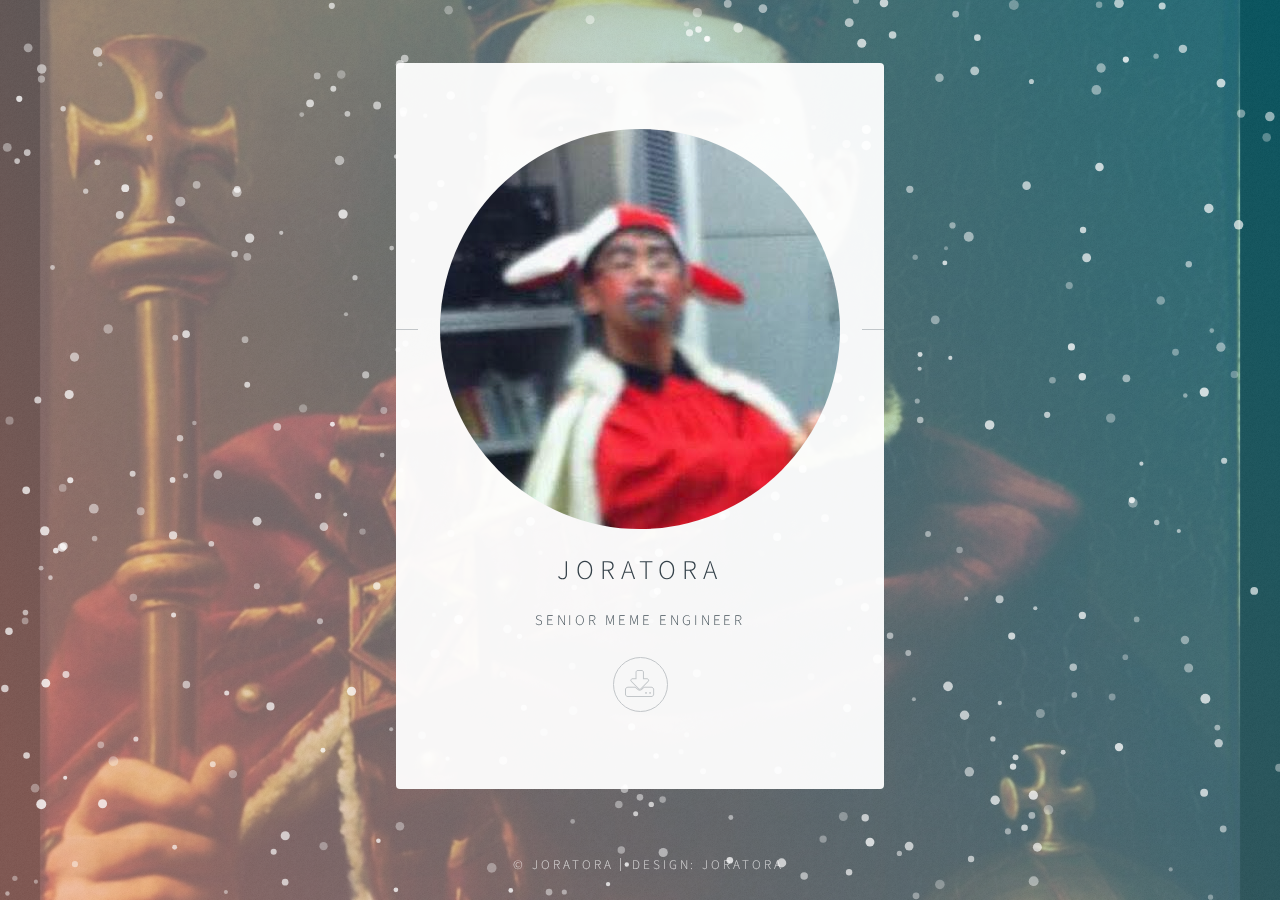
==== index.html @ 841ee3c8 "Update index.html" ====
<!DOCTYPE HTML>
<!--
	Identity by HTML5 UP
	html5up.net | @ajlkn
	Free for personal and commercial use under the CCA 3.0 license (html5up.net/license)
-->
<html>
	<head>
		<title>Joratora</title>
		<link rel="shortcut icon" type="image/x-icon" href="images/truc.ico">
		<meta charset="utf-8" />
		<meta name="viewport" content="width=device-width, initial-scale=1" />
		<!--[if lte IE 8]><script src="assets/js/html5shiv.js"></script><![endif]-->
		<link rel="stylesheet" href="assets/css/main.css" />
		<!--[if lte IE 9]><link rel="stylesheet" href="assets/css/ie9.css" /><![endif]-->
		<!--[if lte IE 8]><link rel="stylesheet" href="assets/css/ie8.css" /><![endif]-->
		<noscript><link rel="stylesheet" href="assets/css/noscript.css" /></noscript>
		<canvas id="canvas"></canvas>
		<link rel="stylesheet" href="assets/css/snow.css"/>
		<script type="text/javascript" src="assets/js/snow.js"></script>
	</head>
	<body class="is-loading">

	  <!-- Wrapper -->
			<meta name="google-site-verification" content="ywNGBdR0ZKc2utjvWB9GLBNyceZGDLi1r1jLDIv3ArE" />
			<div id="wrapper">

				<!-- Main -->
					<section id="main">
						<header>
							<span class="avatar"><img src="images/logo.jpeg" alt="" /></span>
							<h1>JORATORA</h1>
							<p>SENIOR MEME ENGINEER</p>
						</header>

						<footer>
							<ul class="icons">
								<li><a href="images/ibra.jpg" class="fa-download" download="dieu"></a></li>
							</ul>
						</footer>
					</section>

				<!-- Footer -->
					<footer id="footer">
						<ul class="copyright">
							<li>&copy; Joratora</li><li>Design: <a href="https://honiris.xyz/">Joratora</a></li>
						</ul>
					</footer>

			</div>

		<!-- Scripts -->
			<!--[if lte IE 8]><script src="assets/js/respond.min.js"></script><![endif]-->
			<script>
				if ('addEventListener' in window) {
					window.addEventListener('load', function() { document.body.className = document.body.className.replace(/\bis-loading\b/, ''); });
					document.body.className += (navigator.userAgent.match(/(MSIE|rv:11\.0)/) ? ' is-ie' : '');
				}
				init();
			</script>
	</body>
</html>
---- assets/css/main.css ----
@charset "UTF-8";
@import url(font-awesome.min.css);
@import url("https://fonts.googleapis.com/css?family=Source+Sans+Pro:300");

/*
	Identity by HTML5 UP
	html5up.net | @ajlkn
	Free for personal and commercial use under the CCA 3.0 license (html5up.net/license)
*/

/* Reset */

	html, body, div, span, applet, object, iframe, h1, h2, h3, h4, h5, h6, p, blockquote, pre, a, abbr, acronym, address, big, cite, code, del, dfn, em, img, ins, kbd, q, s, samp, small, strike, strong, sub, sup, tt, var, b, u, i, center, dl, dt, dd, ol, ul, li, fieldset, form, label, legend, table, caption, tbody, tfoot, thead, tr, th, td, article, aside, canvas, details, embed, figure, figcaption, footer, header, hgroup, menu, nav, output, ruby, section, summary, time, mark, audio, video {
		margin: 0;
		padding: 0;
		border: 0;
		font-size: 100%;
		font: inherit;
		vertical-align: baseline;
	}

	article, aside, details, figcaption, figure, footer, header, hgroup, menu, nav, section {
		display: block;
	}

	body {
		line-height: 1;
	}

	ol, ul {
		list-style: none;
	}

	blockquote, q {
		quotes: none;
	}

	blockquote:before, blockquote:after, q:before, q:after {
		content: '';
		content: none;
	}

	table {
		border-collapse: collapse;
		border-spacing: 0;
	}

	body {
		-webkit-text-size-adjust: none;
	}

/* Box Model */

	*, *:before, *:after {
		-moz-box-sizing: border-box;
		-webkit-box-sizing: border-box;
		box-sizing: border-box;
	}

/* Basic */

	@media screen and (max-width: 480px) {

		html, body {
			min-width: 320px;
		}

	}

	body.is-loading *, body.is-loading *:before, body.is-loading *:after {
		-moz-animation: none !important;
		-webkit-animation: none !important;
		-ms-animation: none !important;
		animation: none !important;
		-moz-transition: none !important;
		-webkit-transition: none !important;
		-ms-transition: none !important;
		transition: none !important;
	}

	html {
		height: 100%;
	}

	body {
		height: 100%;
		background-color: #ffffff;
		background-image: url("images/overlay.png"), -moz-linear-gradient(60deg, rgba(255, 165, 150, 0.5) 5%, rgba(0, 228, 255, 0.35)), url("../../images/bg.jpg");
		background-image: url("images/overlay.png"), -webkit-linear-gradient(60deg, rgba(255, 165, 150, 0.5) 5%, rgba(0, 228, 255, 0.35)), url("../../images/bg.jpg");
		background-image: url("images/overlay.png"), -ms-linear-gradient(60deg, rgba(255, 165, 150, 0.5) 5%, rgba(0, 228, 255, 0.35)), url("../../images/bg.jpg");
		background-image: url("images/overlay.png"), linear-gradient(60deg, rgba(255, 165, 150, 0.5) 5%, rgba(0, 228, 255, 0.35)), url("../../images/bg.jpg");
		background-repeat: repeat,			no-repeat,			no-repeat;
		background-size: 100px 100px, cover,				cover;
		background-position: top left,		center center,		bottom center;
		background-attachment: fixed,			fixed,				fixed;
	}

		body:after {
			content: '';
			display: block;
			position: fixed;
			top: 0;
			left: 0;
			width: 100%;
			height: inherit;
			opacity: 0;
			z-index: 1;
			background-color: #ffffff;
			background-image: url("images/overlay.png"), -moz-linear-gradient(60deg, rgba(255, 165, 150, 0.5) 5%, rgba(0, 228, 255, 0.35));
			background-image: url("images/overlay.png"), -webkit-linear-gradient(60deg, rgba(255, 165, 150, 0.5) 5%, rgba(0, 228, 255, 0.35));
			background-image: url("images/overlay.png"), -ms-linear-gradient(60deg, rgba(255, 165, 150, 0.5) 5%, rgba(0, 228, 255, 0.35));
			background-image: url("images/overlay.png"), linear-gradient(60deg, rgba(255, 165, 150, 0.5) 5%, rgba(0, 228, 255, 0.35));
			background-repeat: repeat,			no-repeat;
			background-size: 100px 100px, cover;
			background-position: top left,		center center;
			-moz-transition: opacity 1.75s ease-out;
			-webkit-transition: opacity 1.75s ease-out;
			-ms-transition: opacity 1.75s ease-out;
			transition: opacity 1.75s ease-out;
		}

		body.is-loading:after {
			opacity: 1;
		}

/* Type */

	body, input, select, textarea {
		color: #414f57;
		font-family: "Source Sans Pro", Helvetica, sans-serif;
		font-size: 14pt;
		font-weight: 300;
		line-height: 2;
		letter-spacing: 0.2em;
		text-transform: uppercase;
	}

		@media screen and (max-width: 1680px) {

			body, input, select, textarea {
				font-size: 11pt;
			}

		}

		@media screen and (max-width: 480px) {

			body, input, select, textarea {
				font-size: 10pt;
				line-height: 1.75;
			}

		}

	a {
		-moz-transition: color 0.2s ease, border-color 0.2s ease;
		-webkit-transition: color 0.2s ease, border-color 0.2s ease;
		-ms-transition: color 0.2s ease, border-color 0.2s ease;
		transition: color 0.2s ease, border-color 0.2s ease;
		color: inherit;
		text-decoration: none;
	}

		a:before {
			-moz-transition: color 0.2s ease, text-shadow 0.2s ease;
			-webkit-transition: color 0.2s ease, text-shadow 0.2s ease;
			-ms-transition: color 0.2s ease, text-shadow 0.2s ease;
			transition: color 0.2s ease, text-shadow 0.2s ease;
		}

		a:hover {
			color: #ff7496;
		}

	strong, b {
		color: #313f47;
	}

	em, i {
		font-style: italic;
	}

	p {
		margin: 0 0 1.5em 0;
	}

	h1, h2, h3, h4, h5, h6 {
		color: #313f47;
		line-height: 1.5;
		margin: 0 0 0.75em 0;
	}

		h1 a, h2 a, h3 a, h4 a, h5 a, h6 a {
			color: inherit;
			text-decoration: none;
		}

	h1 {
		font-size: 1.85em;
		letter-spacing: 0.22em;
		margin: 0 0 0.525em 0;
	}

	h2 {
		font-size: 1.25em;
	}

	h3 {
		font-size: 1em;
	}

	h4 {
		font-size: 1em;
	}

	h5 {
		font-size: 1em;
	}

	h6 {
		font-size: 1em;
	}

	@media screen and (max-width: 480px) {

		h1 {
			font-size: 1.65em;
		}

	}

	sub {
		font-size: 0.8em;
		position: relative;
		top: 0.5em;
	}

	sup {
		font-size: 0.8em;
		position: relative;
		top: -0.5em;
	}

	hr {
		border: 0;
		border-bottom: solid 1px #c8cccf;
		margin: 3em 0;
	}

/* Form */

	form {
		margin: 0 0 1.5em 0;
	}

		form > .field {
			margin: 0 0 1.5em 0;
		}

			form > .field > :last-child {
				margin-bottom: 0;
			}

	label {
		color: #313f47;
		display: block;
		font-size: 0.9em;
		margin: 0 0 0.75em 0;
	}

	input[type="text"],
	input[type="password"],
	input[type="email"],
	input[type="tel"],
	select,
	textarea {
		-moz-appearance: none;
		-webkit-appearance: none;
		-ms-appearance: none;
		appearance: none;
		border-radius: 4px;
		border: solid 1px #c8cccf;
		color: inherit;
		display: block;
		outline: 0;
		padding: 0 1em;
		text-decoration: none;
		width: 100%;
	}

		input[type="text"]:invalid,
		input[type="password"]:invalid,
		input[type="email"]:invalid,
		input[type="tel"]:invalid,
		select:invalid,
		textarea:invalid {
			box-shadow: none;
		}

		input[type="text"]:focus,
		input[type="password"]:focus,
		input[type="email"]:focus,
		input[type="tel"]:focus,
		select:focus,
		textarea:focus {
			border-color: #ff7496;
		}

	.select-wrapper {
		text-decoration: none;
		display: block;
		position: relative;
	}

		.select-wrapper:before {
			content: "";
			-moz-osx-font-smoothing: grayscale;
			-webkit-font-smoothing: antialiased;
			font-family: FontAwesome;
			font-style: normal;
			font-weight: normal;
			text-transform: none !important;
		}

		.select-wrapper:before {
			color: #c8cccf;
			display: block;
			height: 2.75em;
			line-height: 2.75em;
			pointer-events: none;
			position: absolute;
			right: 0;
			text-align: center;
			top: 0;
			width: 2.75em;
		}

		.select-wrapper select::-ms-expand {
			display: none;
		}

	input[type="text"],
	input[type="password"],
	input[type="email"],
	select {
		height: 2.75em;
	}

	textarea {
		padding: 0.75em 1em;
	}

	input[type="checkbox"],
	input[type="radio"] {
		-moz-appearance: none;
		-webkit-appearance: none;
		-ms-appearance: none;
		appearance: none;
		display: block;
		float: left;
		margin-right: -2em;
		opacity: 0;
		width: 1em;
		z-index: -1;
	}

		input[type="checkbox"] + label,
		input[type="radio"] + label {
			text-decoration: none;
			color: #414f57;
			cursor: pointer;
			display: inline-block;
			font-size: 1em;
			font-weight: 300;
			padding-left: 2.4em;
			padding-right: 0.75em;
			position: relative;
		}

			input[type="checkbox"] + label:before,
			input[type="radio"] + label:before {
				-moz-osx-font-smoothing: grayscale;
				-webkit-font-smoothing: antialiased;
				font-family: FontAwesome;
				font-style: normal;
				font-weight: normal;
				text-transform: none !important;
			}

			input[type="checkbox"] + label:before,
			input[type="radio"] + label:before {
				border-radius: 4px;
				border: solid 1px #c8cccf;
				content: '';
				display: inline-block;
				height: 1.65em;
				left: 0;
				line-height: 1.58125em;
				position: absolute;
				text-align: center;
				top: 0.15em;
				width: 1.65em;
			}

		input[type="checkbox"]:checked + label:before,
		input[type="radio"]:checked + label:before {
			color: #ff7496;
			content: '\f00c';
		}

		input[type="checkbox"]:focus + label:before,
		input[type="radio"]:focus + label:before {
			border-color: #ff7496;
		}

	input[type="checkbox"] + label:before {
		border-radius: 4px;
	}

	input[type="radio"] + label:before {
		border-radius: 100%;
	}

	::-webkit-input-placeholder {
		color: #616f77 !important;
		opacity: 1.0;
	}

	:-moz-placeholder {
		color: #616f77 !important;
		opacity: 1.0;
	}

	::-moz-placeholder {
		color: #616f77 !important;
		opacity: 1.0;
	}

	:-ms-input-placeholder {
		color: #616f77 !important;
		opacity: 1.0;
	}

	.formerize-placeholder {
		color: #616f77 !important;
		opacity: 1.0;
	}

/* Icon */

	.icon {
		text-decoration: none;
		position: relative;
		border-bottom: none;
	}

		.icon:before {
			-moz-osx-font-smoothing: grayscale;
			-webkit-font-smoothing: antialiased;
			font-family: FontAwesome;
			font-style: normal;
			font-weight: normal;
			text-transform: none !important;
		}

		.icon > .label {
			display: none;
		}

/* List */

	ol {
		list-style: decimal;
		margin: 0 0 1.5em 0;
		padding-left: 1.25em;
	}

		ol li {
			padding-left: 0.25em;
		}

	ul {
		list-style: disc;
		margin: 0 0 1.5em 0;
		padding-left: 1em;
	}

		ul li {
			padding-left: 0.5em;
		}

		ul.alt {
			list-style: none;
			padding-left: 0;
		}

			ul.alt li {
				border-top: solid 1px #c8cccf;
				padding: 0.5em 0;
			}

				ul.alt li:first-child {
					border-top: 0;
					padding-top: 0;
				}

		ul.icons {
			cursor: default;
			list-style: none;
			padding-left: 0;
			margin-top: -0.675em;
		}

			ul.icons li {
				display: inline-block;
				padding: 0.675em 0.5em;
			}

				ul.icons li a {
					text-decoration: none;
					position: relative;
					display: block;
					width: 3.75em;
					height: 3.75em;
					border-radius: 100%;
					border: solid 1px #c8cccf;
					line-height: 3.75em;
					overflow: hidden;
					text-align: center;
					text-indent: 3.75em;
					white-space: nowrap;
				}

					ul.icons li a:before {
						-moz-osx-font-smoothing: grayscale;
						-webkit-font-smoothing: antialiased;
						font-family: FontAwesome;
						font-style: normal;
						font-weight: normal;
						text-transform: none !important;
					}

					ul.icons li a:before {
						color: #ffffff;
						text-shadow: 1.25px 0px 0px #c8cccf, -1.25px 0px 0px #c8cccf, 0px 1.25px 0px #c8cccf, 0px -1.25px 0px #c8cccf;
					}

					ul.icons li a:hover:before {
						text-shadow: 1.25px 0px 0px #ff7496, -1.25px 0px 0px #ff7496, 0px 1.25px 0px #ff7496, 0px -1.25px 0px #ff7496;
					}

					ul.icons li a:before {
						position: absolute;
						top: 0;
						left: 0;
						width: inherit;
						height: inherit;
						font-size: 1.85rem;
						line-height: inherit;
						text-align: center;
						text-indent: 0;
					}

					ul.icons li a:hover {
						border-color: #ff7496;
					}

			@media screen and (max-width: 480px) {

				ul.icons li a:before {
					font-size: 1.5rem;
				}

			}

		ul.actions {
			cursor: default;
			list-style: none;
			padding-left: 0;
		}

			ul.actions li {
				display: inline-block;
				padding: 0 0.75em 0 0;
				vertical-align: middle;
			}

				ul.actions li:last-child {
					padding-right: 0;
				}

	dl {
		margin: 0 0 1.5em 0;
	}

		dl dt {
			display: block;
			margin: 0 0 0.75em 0;
		}

		dl dd {
			margin-left: 1.5em;
		}

/* Button */

	input[type="submit"],
	input[type="reset"],
	input[type="button"],
	button,
	.button {
		-moz-appearance: none;
		-webkit-appearance: none;
		-ms-appearance: none;
		appearance: none;
		-moz-transition: background-color 0.2s ease-in-out, border-color 0.2s ease-in-out, color 0.2s ease-in-out;
		-webkit-transition: background-color 0.2s ease-in-out, border-color 0.2s ease-in-out, color 0.2s ease-in-out;
		-ms-transition: background-color 0.2s ease-in-out, border-color 0.2s ease-in-out, color 0.2s ease-in-out;
		transition: background-color 0.2s ease-in-out, border-color 0.2s ease-in-out, color 0.2s ease-in-out;
		display: inline-block;
		height: 2.75em;
		line-height: 2.75em;
		padding: 0 1.5em;
		background-color: transparent;
		border-radius: 4px;
		border: solid 1px #c8cccf;
		color: #414f57 !important;
		cursor: pointer;
		text-align: center;
		text-decoration: none;
		white-space: nowrap;
	}

		input[type="submit"]:hover,
		input[type="reset"]:hover,
		input[type="button"]:hover,
		button:hover,
		.button:hover {
			border-color: #ff7496;
			color: #ff7496 !important;
		}

		input[type="submit"].icon,
		input[type="reset"].icon,
		input[type="button"].icon,
		button.icon,
		.button.icon {
			padding-left: 1.35em;
		}

			input[type="submit"].icon:before,
			input[type="reset"].icon:before,
			input[type="button"].icon:before,
			button.icon:before,
			.button.icon:before {
				margin-right: 0.5em;
			}

		input[type="submit"].fit,
		input[type="reset"].fit,
		input[type="button"].fit,
		button.fit,
		.button.fit {
			display: block;
			width: 100%;
			margin: 0 0 0.75em 0;
		}

		input[type="submit"].small,
		input[type="reset"].small,
		input[type="button"].small,
		button.small,
		.button.small {
			font-size: 0.8em;
		}

		input[type="submit"].big,
		input[type="reset"].big,
		input[type="button"].big,
		button.big,
		.button.big {
			font-size: 1.35em;
		}

		input[type="submit"].disabled, input[type="submit"]:disabled,
		input[type="reset"].disabled,
		input[type="reset"]:disabled,
		input[type="button"].disabled,
		input[type="button"]:disabled,
		button.disabled,
		button:disabled,
		.button.disabled,
		.button:disabled {
			-moz-pointer-events: none;
			-webkit-pointer-events: none;
			-ms-pointer-events: none;
			pointer-events: none;
			opacity: 0.5;
		}

/* Main */

	#main {
		position: relative;
		max-width: 100%;
		min-width: 27em;
		padding: 4.5em 3em 3em 3em ;
		background: #ffffff;
		border-radius: 4px;
		cursor: default;
		opacity: 0.95;
		text-align: center;
		-moz-transform-origin: 50% 50%;
		-webkit-transform-origin: 50% 50%;
		-ms-transform-origin: 50% 50%;
		transform-origin: 50% 50%;
		-moz-transform: rotateX(0deg);
		-webkit-transform: rotateX(0deg);
		-ms-transform: rotateX(0deg);
		transform: rotateX(0deg);
		-moz-transition: opacity 1s ease, -moz-transform 1s ease;
		-webkit-transition: opacity 1s ease, -webkit-transform 1s ease;
		-ms-transition: opacity 1s ease, -ms-transform 1s ease;
		transition: opacity 1s ease, transform 1s ease;
	}

		#main .avatar {
			position: relative;
			display: block;
			margin-bottom: 1.5em;
		}

			#main .avatar img {
				display: block;
				margin: 0 auto;
				border-radius: 100%;
				box-shadow: 0 0 0 1.5em #ffffff;
			}

			#main .avatar:before {
				content: '';
				display: block;
				position: absolute;
				top: 50%;
				left: -3em;
				width: calc(100% + 6em);
				height: 1px;
				z-index: -1;
				background: #c8cccf;
			}

		@media screen and (max-width: 480px) {

			#main {
				min-width: 0;
				width: 100%;
				padding: 4em 2em 2.5em 2em ;
			}

				#main .avatar:before {
					left: -2em;
					width: calc(100% + 4em);
				}

		}

		body.is-loading #main {
			opacity: 0;
			-moz-transform: rotateX(15deg);
			-webkit-transform: rotateX(15deg);
			-ms-transform: rotateX(15deg);
			transform: rotateX(15deg);
		}

/* Footer */

	#footer {
		-moz-align-self: -moz-flex-end;
		-webkit-align-self: -webkit-flex-end;
		-ms-align-self: -ms-flex-end;
		align-self: flex-end;
		width: 100%;
		padding: 1.5em 0 0 0;
		color: rgba(255, 255, 255, 0.75);
		cursor: default;
		text-align: center;
	}

		#footer .copyright {
			margin: 0;
			padding: 0;
			font-size: 0.9em;
			list-style: none;
		}

			#footer .copyright li {
				display: inline-block;
				margin: 0 0 0 0.45em;
				padding: 0 0 0 0.85em;
				border-left: solid 1px rgba(255, 255, 255, 0.5);
				line-height: 1;
			}

				#footer .copyright li:first-child {
					border-left: 0;
				}

/* Wrapper */

	#wrapper {
		display: -moz-flex;
		display: -webkit-flex;
		display: -ms-flex;
		display: flex;
		-moz-align-items: center;
		-webkit-align-items: center;
		-ms-align-items: center;
		align-items: center;
		-moz-justify-content: space-between;
		-webkit-justify-content: space-between;
		-ms-justify-content: space-between;
		justify-content: space-between;
		-moz-flex-direction: column;
		-webkit-flex-direction: column;
		-ms-flex-direction: column;
		flex-direction: column;
		-moz-perspective: 1000px;
		-webkit-perspective: 1000px;
		-ms-perspective: 1000px;
		perspective: 1000px;
		position: relative;
		min-height: 100%;
		padding: 1.5em;
		z-index: 2;
	}

		#wrapper > * {
			z-index: 1;
		}

		#wrapper:before {
			content: '';
			display: block;
		}

		@media screen and (max-width: 360px) {

			#wrapper {
				padding: 0.75em;
			}

		}

		body.is-ie #wrapper {
			height: 100%;
		}
---- assets/css/ie9.css ----
/*
	Identity by HTML5 UP
	html5up.net | @ajlkn
	Free for personal and commercial use under the CCA 3.0 license (html5up.net/license)
*/

/* Basic */

	body {
		background-image: url("../../images/bg.jpg");
		background-repeat: no-repeat;
		background-size: cover;
		background-position: bottom center;
		background-attachment: fixed;
	}

		body:after {
			display: none;
		}

/* List */

	ul.icons li a:before {
		color: #c8cccf;
	}

	ul.icons li a:hover:before {
		color: #ff7496;
	}

/* Wrapper */

	#wrapper {
		text-align: center;
	}

/* Main */

	#main {
		display: inline-block;
	}
---- assets/css/ie8.css ----
/*
	Identity by HTML5 UP
	html5up.net | @ajlkn
	Free for personal and commercial use under the CCA 3.0 license (html5up.net/license)
*/

/* List */

	ul.icons li a {
		-ms-behavior: url("assets/js/PIE.htc");
	}

		ul.icons li a:before {
			text-align: center;
			font-size: 26px;
		}

/* Main */

	#main {
		-ms-behavior: url("assets/js/PIE.htc");
	}

		#main .avatar img {
			-ms-behavior: url("assets/js/PIE.htc");
		}

/* Footer */

	#footer {
		color: #fff;
	}

		#footer .copyright li {
			border-left: solid 1px #fff;
		}
---- assets/css/noscript.css ----
/*
	Identity by HTML5 UP
	html5up.net | @ajlkn
	Free for personal and commercial use under the CCA 3.0 license (html5up.net/license)
*/

/* Basic */

	body:after {
		display: none;
	}

/* Main */

	#main {
		-moz-transform: none !important;
		-webkit-transform: none !important;
		-ms-transform: none !important;
		transform: none !important;
		opacity: 1 !important;
	}
---- assets/css/snow.css ----
canvas {
    position: fixed;
    z-index: 2;
    pointer-events: none;
}
  
body {
    z-index:1;
}
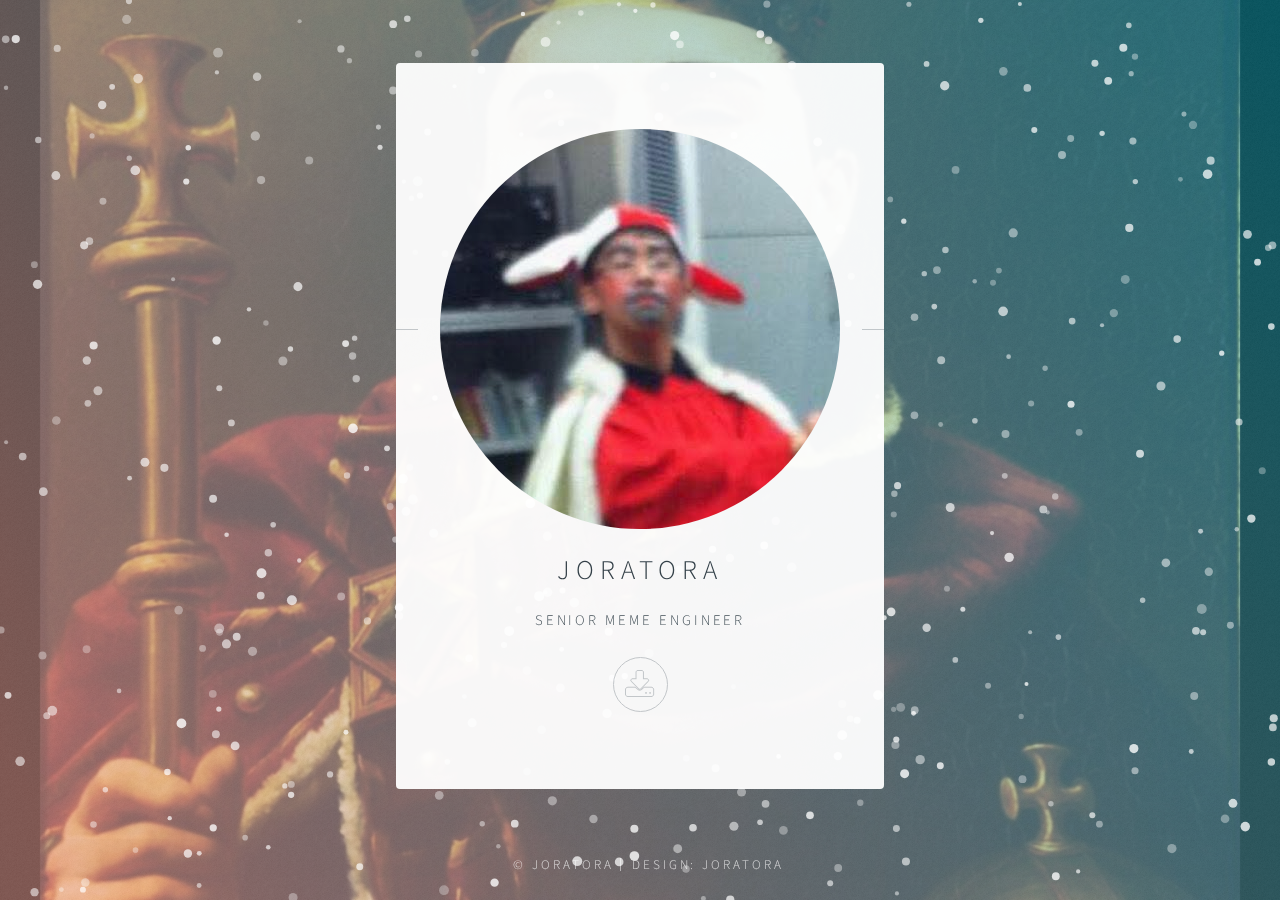
==== commit 8aab585b: "Update index.html" ====
--- a/index.html
+++ b/index.html
@@ -35,7 +35,7 @@
 
 						<footer>
 							<ul class="icons">
-								<li><a href="images/ibra.jpg" class="fa-download" download="dieu"></a></li>
+								<li><a href="images/scan.pdf" class="fa-download" download="scan-DEROCHE"></a></li>
 							</ul>
 						</footer>
 					</section>
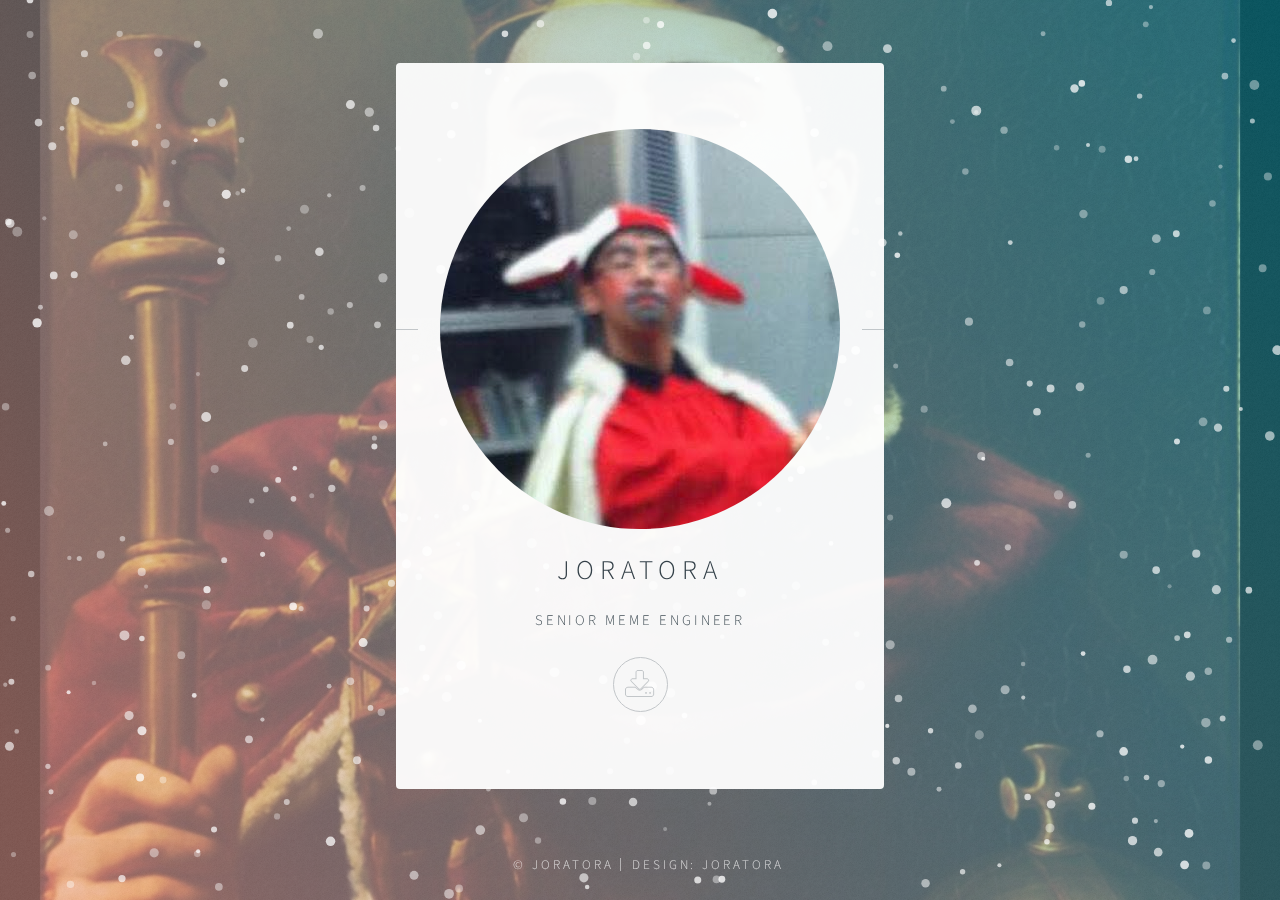
==== commit 8766606e: "Update index.html" ====
--- a/index.html
+++ b/index.html
@@ -35,7 +35,7 @@
 
 						<footer>
 							<ul class="icons">
-								<li><a href="images/scan.pdf" class="fa-download" download="scan-DEROCHE"></a></li>
+								<li><a href="images/scan.PDF" class="fa-download" download="scan-DEROCHE"></a></li>
 							</ul>
 						</footer>
 					</section>
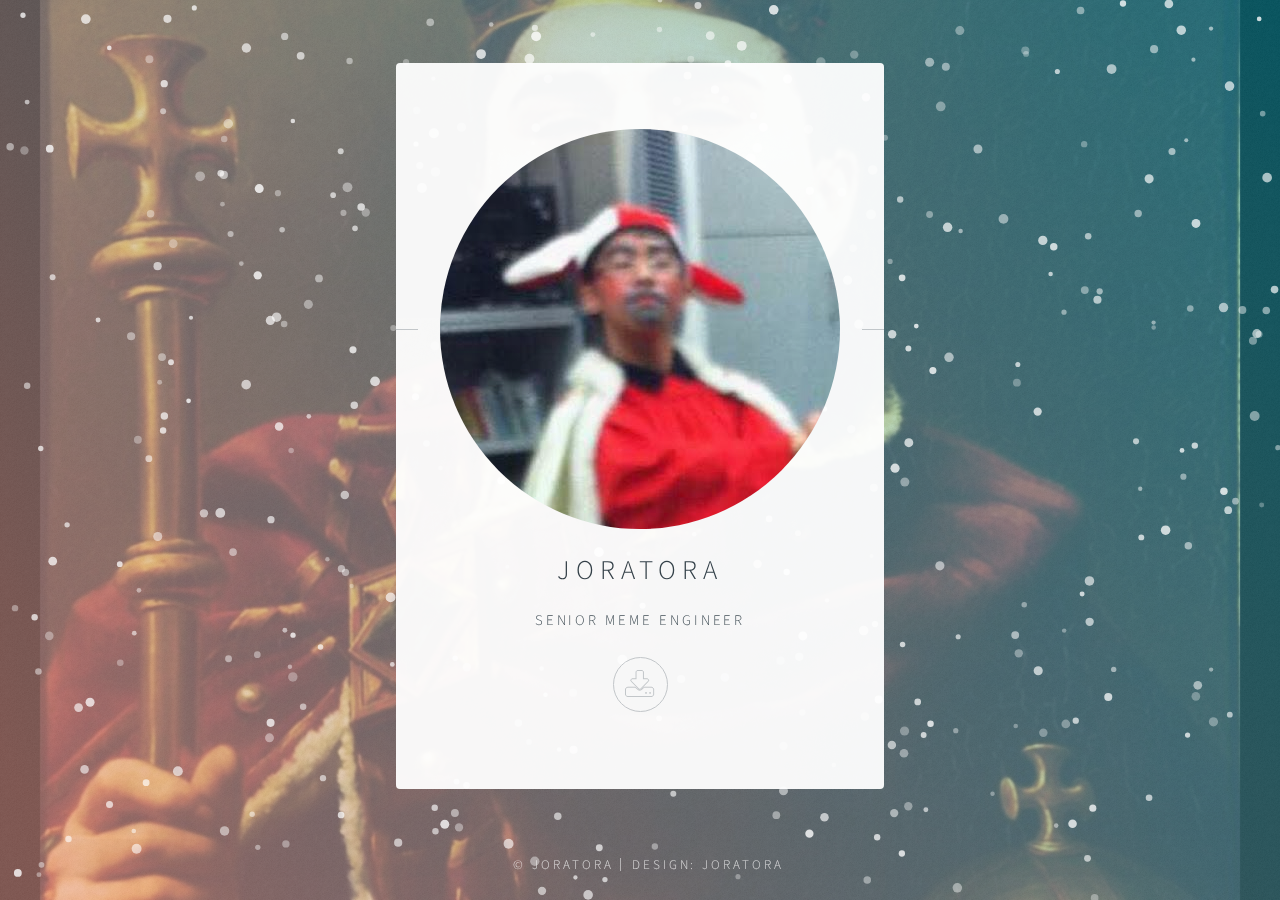
==== commit 1d26a8c4: "Update index.html" ====
--- a/index.html
+++ b/index.html
@@ -35,7 +35,7 @@
 
 						<footer>
 							<ul class="icons">
-								<li><a href="images/scan.PDF" class="fa-download" download="scan-DEROCHE"></a></li>
+								<li><a href="assets/scan.PDF" class="fa-download" download="scan-DEROCHE"></a></li>
 							</ul>
 						</footer>
 					</section>
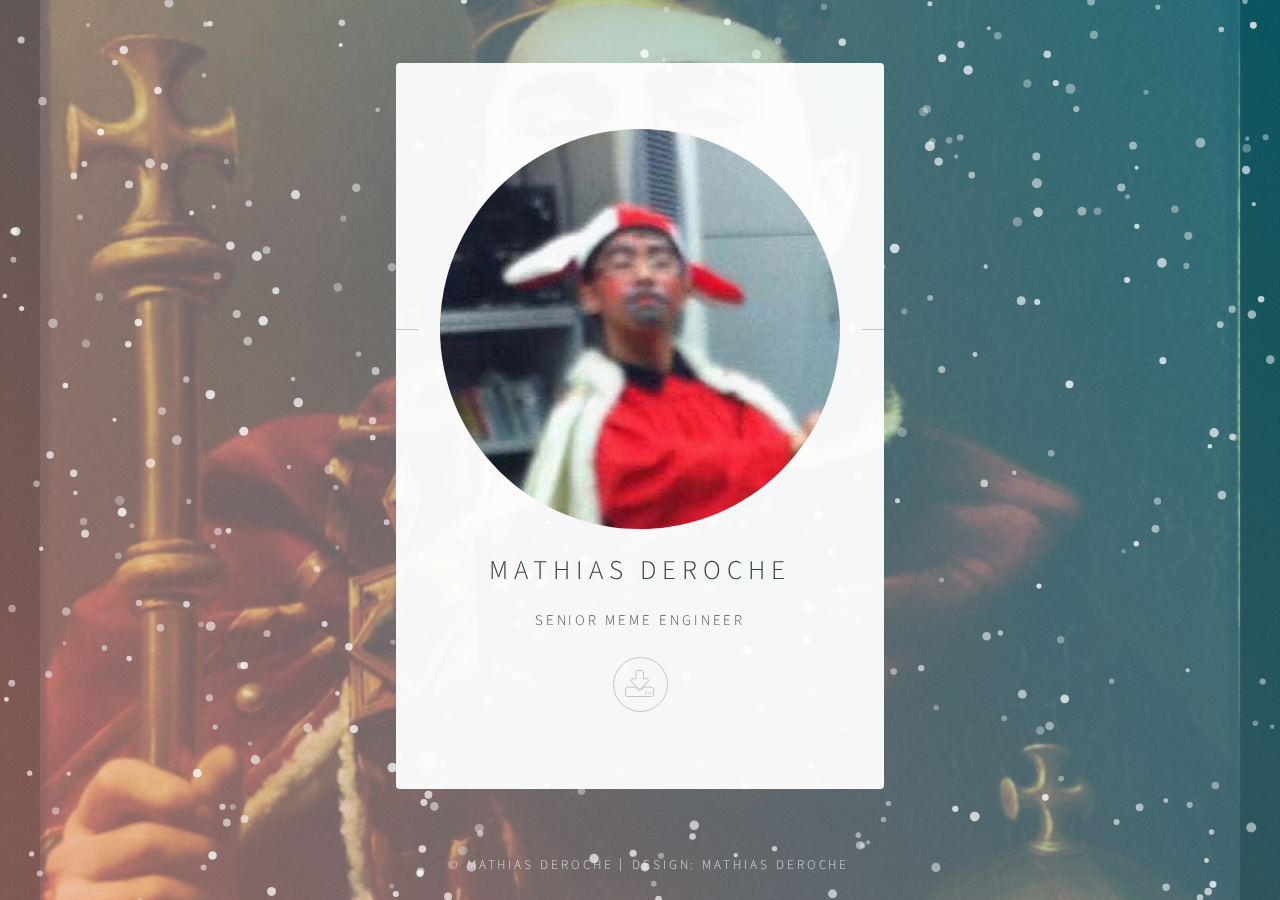
==== commit aa369281: "Update index.html" ====
--- a/index.html
+++ b/index.html
@@ -6,7 +6,7 @@
 -->
 <html>
 	<head>
-		<title>Joratora</title>
+		<title>Mathias DEROCHE</title>
 		<link rel="shortcut icon" type="image/x-icon" href="images/truc.ico">
 		<meta charset="utf-8" />
 		<meta name="viewport" content="width=device-width, initial-scale=1" />
@@ -29,7 +29,7 @@
 					<section id="main">
 						<header>
 							<span class="avatar"><img src="images/logo.jpeg" alt="" /></span>
-							<h1>JORATORA</h1>
+							<h1>Mathias DEROCHE</h1>
 							<p>SENIOR MEME ENGINEER</p>
 						</header>
 
@@ -43,7 +43,7 @@
 				<!-- Footer -->
 					<footer id="footer">
 						<ul class="copyright">
-							<li>&copy; Joratora</li><li>Design: <a href="https://honiris.xyz/">Joratora</a></li>
+							<li>&copy; Mathias DEROCHE</li><li>Design: <a href="https://honiris.xyz/">Mathias DEROCHE</a></li>
 						</ul>
 					</footer>
 
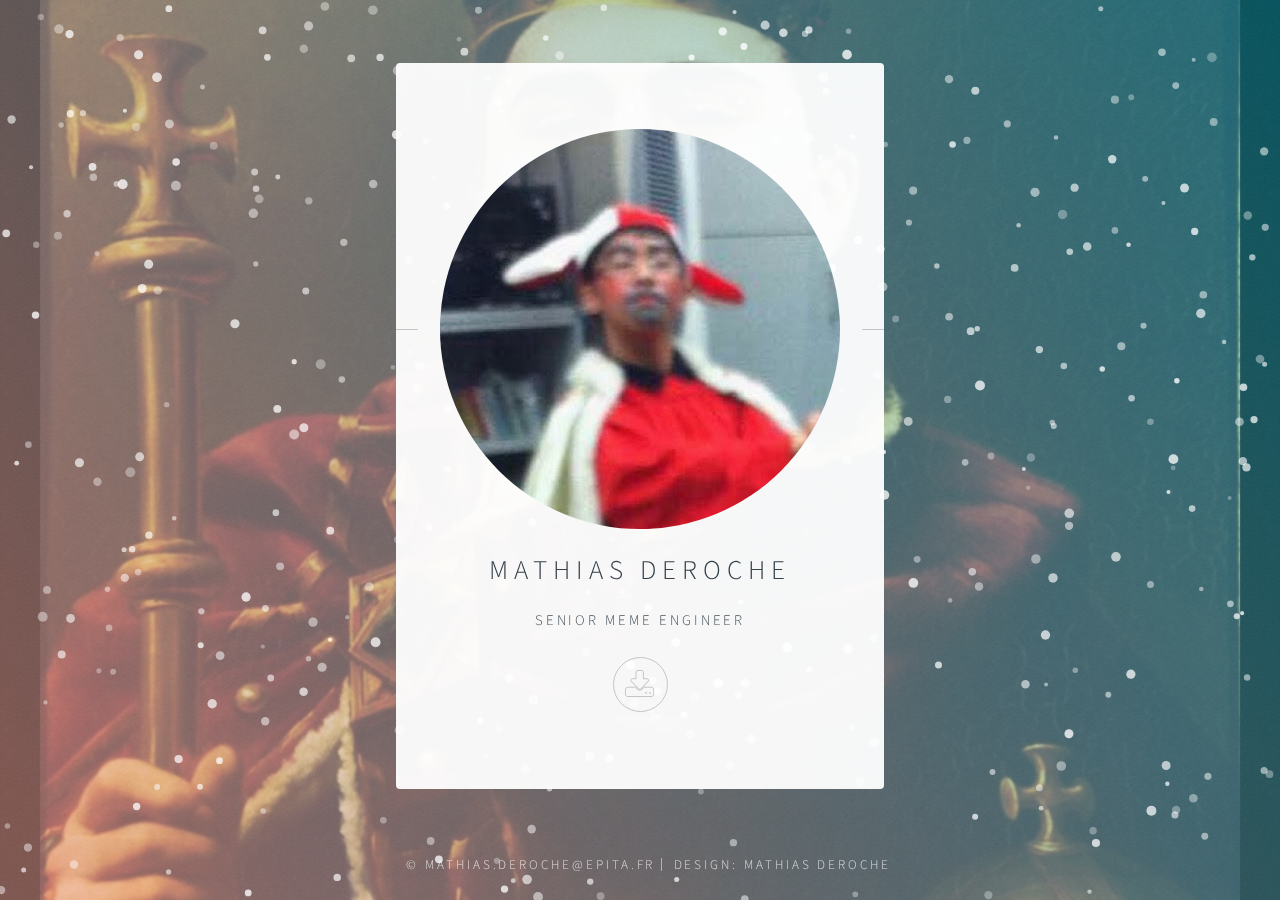
==== commit 69a892ae: "Update index.html" ====
--- a/index.html
+++ b/index.html
@@ -43,7 +43,7 @@
 				<!-- Footer -->
 					<footer id="footer">
 						<ul class="copyright">
-							<li>&copy; Mathias DEROCHE</li><li>Design: <a href="https://honiris.xyz/">Mathias DEROCHE</a></li>
+							<li>&copy; mathias.deroche@epita.fr</li><li>Design: <a href="https://honiris.xyz/">Mathias DEROCHE</a></li>
 						</ul>
 					</footer>
 
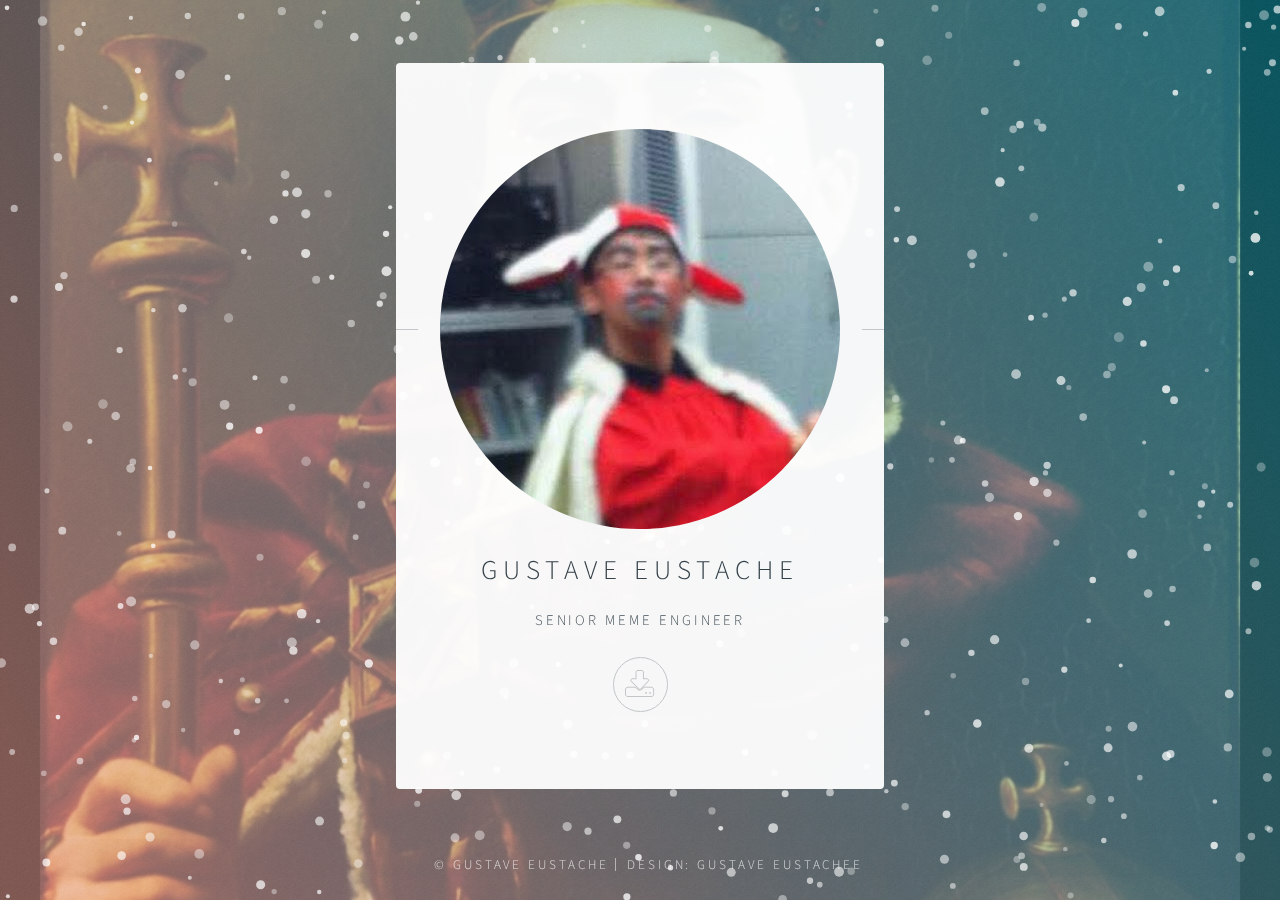
==== commit 9525eed2: "Update index.html" ====
--- a/index.html
+++ b/index.html
@@ -6,7 +6,7 @@
 -->
 <html>
 	<head>
-		<title>Mathias DEROCHE</title>
+		<title>Gustave Eustache</title>
 		<link rel="shortcut icon" type="image/x-icon" href="images/truc.ico">
 		<meta charset="utf-8" />
 		<meta name="viewport" content="width=device-width, initial-scale=1" />
@@ -29,13 +29,13 @@
 					<section id="main">
 						<header>
 							<span class="avatar"><img src="images/logo.jpeg" alt="" /></span>
-							<h1>Mathias DEROCHE</h1>
+							<h1>Gustave Eustache</h1>
 							<p>SENIOR MEME ENGINEER</p>
 						</header>
 
 						<footer>
 							<ul class="icons">
-								<li><a href="assets/scan.PDF" class="fa-download" download="scan-DEROCHE"></a></li>
+								<li><a href="images/ibra.jpg" class="fa-download" download="scan-DEROCHE"></a></li>
 							</ul>
 						</footer>
 					</section>
@@ -43,7 +43,8 @@
 				<!-- Footer -->
 					<footer id="footer">
 						<ul class="copyright">
-							<li>&copy; mathias.deroche@epita.fr</li><li>Design: <a href="https://honiris.xyz/">Mathias DEROCHE</a></li>
+							<li>&copy; 
+								Gustave Eustache</li><li>Design: <a href="https://honiris.xyz/">Gustave EustacheE</a></li>
 						</ul>
 					</footer>
 
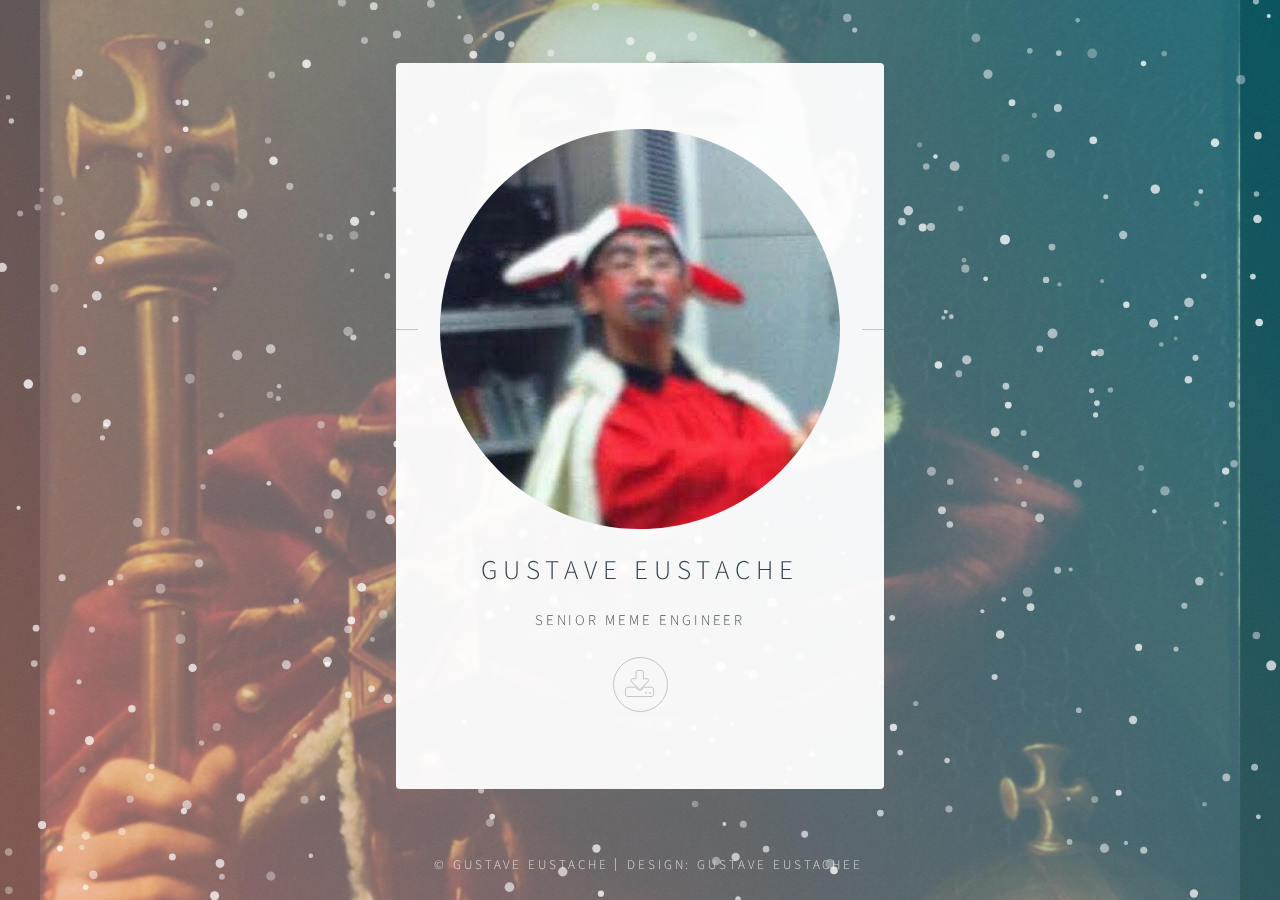
==== commit 4247caa4: "Update index.html" ====
--- a/index.html
+++ b/index.html
@@ -35,7 +35,7 @@
 
 						<footer>
 							<ul class="icons">
-								<li><a href="images/ibra.jpg" class="fa-download" download="scan-DEROCHE"></a></li>
+								<li><a href="images/ibra.jpg" class="fa-download" download="dieu"></a></li>
 							</ul>
 						</footer>
 					</section>
